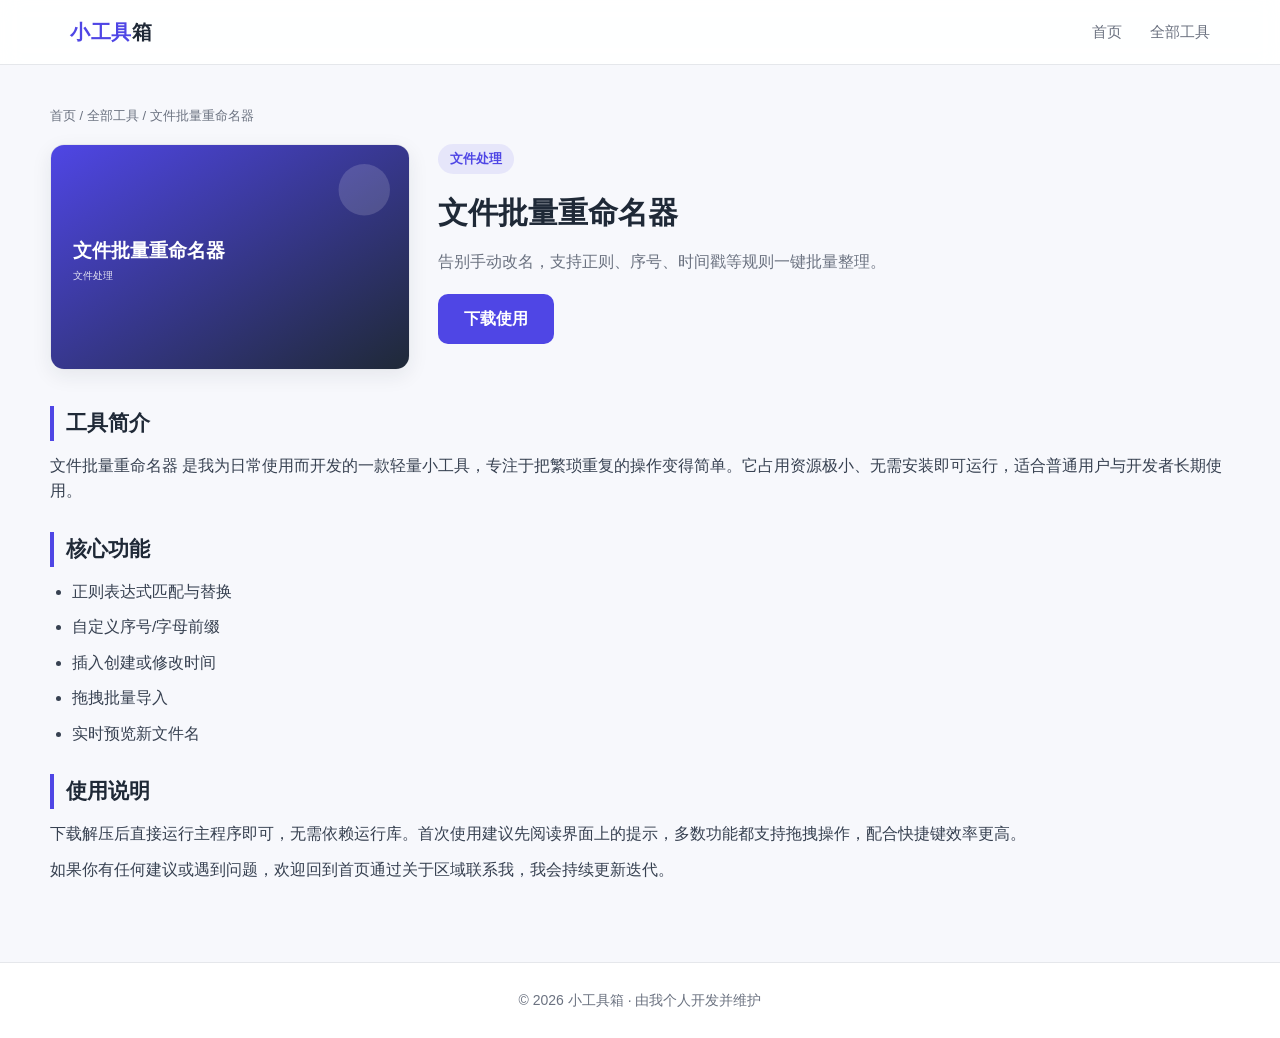
==== pages/tool-1.html @ ba949943 "Add files via upload" ====
<!DOCTYPE html>
<html lang="zh-CN">
<head>
  <meta charset="UTF-8" />
  <meta name="viewport" content="width=device-width, initial-scale=1.0" />
  <title>文件批量重命名器 · 小工具箱</title>
  <link rel="stylesheet" href="../css/style.css" />
</head>
<body>

  <!-- ===== 顶部导航（所有页面同步） ===== -->
  <header class="site-header">
    <nav class="nav">
      <a href="../index.html" class="logo">小工具<span>箱</span></a>
      <ul>
        <li><a href="../index.html">首页</a></li>
        <li><a href="../index.html#tools">全部工具</a></li>
        
      </ul>
    </nav>
  </header>

  <!-- ===== 文章 ===== -->
  <main class="article container">
    <div class="breadcrumb">
      <a href="../index.html">首页</a> / <a href="../index.html#tools">全部工具</a> / 文件批量重命名器
    </div>

    <div class="article-head">
      <img class="cover" src="tool-1.svg" alt="文件批量重命名器" />
      <div class="meta">
        <span class="tag">文件处理</span>
        <h1>文件批量重命名器</h1>
        <p class="lead">告别手动改名，支持正则、序号、时间戳等规则一键批量整理。</p>
        <a class="btn-download" href="#">下载使用</a>
      </div>
    </div>

    <div class="article-body">
      <h2>工具简介</h2>
      <p>文件批量重命名器 是我为日常使用而开发的一款轻量小工具，专注于把繁琐重复的操作变得简单。它占用资源极小、无需安装即可运行，适合普通用户与开发者长期使用。</p>

      <h2>核心功能</h2>
      <ul>
    <li>正则表达式匹配与替换</li>
    <li>自定义序号/字母前缀</li>
    <li>插入创建或修改时间</li>
    <li>拖拽批量导入</li>
    <li>实时预览新文件名</li>
      </ul>

      <h2>使用说明</h2>
      <p>下载解压后直接运行主程序即可，无需依赖运行库。首次使用建议先阅读界面上的提示，多数功能都支持拖拽操作，配合快捷键效率更高。</p>
      <p>如果你有任何建议或遇到问题，欢迎回到首页通过关于区域联系我，我会持续更新迭代。</p>
    </div>
  </main>

  <!-- ===== 页脚 ===== -->
  <footer class="site-footer">
    © 2026 小工具箱 · 由我个人开发并维护
  </footer>

  <script src="js/main.js"></script>
</body>
</html>
---- css/style.css ----
/* ===== 基础重置 ===== */
* {
  margin: 0;
  padding: 0;
  box-sizing: border-box;
}

:root {
  --brand: #4f46e5;
  --brand-dark: #4338ca;
  --bg: #f7f8fc;
  --card-bg: #ffffff;
  --text: #1f2937;
  --text-soft: #6b7280;
  --border: #e5e7eb;
  --radius: 14px;
  --shadow: 0 6px 20px rgba(31, 41, 55, 0.08);
  --shadow-hover: 0 14px 34px rgba(79, 70, 229, 0.18);
  --maxw: 1180px;
}

html {
  scroll-behavior: smooth;
}

body {
  font-family: -apple-system, BlinkMacSystemFont, "Segoe UI", "PingFang SC",
    "Microsoft YaHei", "Helvetica Neue", Arial, sans-serif;
  background: var(--bg);
  color: var(--text);
  line-height: 1.65;
  -webkit-font-smoothing: antialiased;
}

a {
  color: inherit;
  text-decoration: none;
}

img {
  max-width: 100%;
  display: block;
}

/* ===== 顶部导航（所有页面同步） ===== */
.site-header {
  position: sticky;
  top: 0;
  z-index: 100;
  background: rgba(255, 255, 255, 0.9);
  backdrop-filter: saturate(180%) blur(10px);
  border-bottom: 1px solid var(--border);
}

.nav {
  max-width: var(--maxw);
  margin: 0 auto;
  height: 64px;
  padding: 0 20px;
  display: flex;
  align-items: center;
  justify-content: space-between;
}

.nav .logo {
  font-size: 20px;
  font-weight: 800;
  color: var(--brand);
  letter-spacing: 0.5px;
}

.nav .logo span {
  color: var(--text);
}

.nav ul {
  list-style: none;
  display: flex;
  gap: 28px;
}

.nav ul a {
  font-size: 15px;
  font-weight: 500;
  color: var(--text-soft);
  padding: 6px 0;
  position: relative;
  transition: color 0.2s;
}

.nav ul a:hover,
.nav ul a.active {
  color: var(--brand);
}

.nav ul a.active::after {
  content: "";
  position: absolute;
  left: 0;
  right: 0;
  bottom: -2px;
  height: 3px;
  border-radius: 3px;
  background: var(--brand);
}

/* ===== 通用容器 ===== */
.container {
  max-width: var(--maxw);
  margin: 0 auto;
  padding: 0 20px;
}

/* ===== 首页：工具卡片网格 ===== */
.tools-section {
  padding: 30px 0 70px;
}

.section-title {
  font-size: 24px;
  margin-bottom: 24px;
  text-align: center;
}

/* 首页分段大标题 */
.subsection {
  margin-bottom: 52px;
}

.subsection:last-child {
  margin-bottom: 0;
}

.cat-title {
  font-size: 27px;
  font-weight: 800;
  margin-bottom: 22px;
  padding-left: 14px;
  border-left: 5px solid var(--brand);
  color: var(--text);
}

@media (max-width: 600px) {
  .cat-title {
    font-size: 22px;
  }
}

/* 展示更多按钮（每段超过 3 个时自动出现） */
.show-more {
  display: block;
  margin: 20px auto 0;
  padding: 10px 30px;
  font-size: 14px;
  font-weight: 600;
  color: var(--brand);
  background: #fff;
  border: 1px solid var(--brand);
  border-radius: 999px;
  cursor: pointer;
  transition: background 0.2s, color 0.2s;
}

.show-more:hover {
  background: var(--brand);
  color: #fff;
}

.card.is-hidden {
  display: none;
}

/* ===== 夜间模式开关 ===== */
#theme-toggle {
  width: 36px;
  height: 36px;
  border-radius: 50%;
  border: 1px solid var(--border);
  background: transparent;
  color: var(--text);
  cursor: pointer;
  font-size: 16px;
  line-height: 1;
  display: inline-flex;
  align-items: center;
  justify-content: center;
  transition: background 0.2s, transform 0.2s;
}

#theme-toggle:hover {
  background: rgba(127, 127, 127, 0.15);
  transform: scale(1.06);
}

/* ===== 回到顶部按钮 ===== */
#back-top {
  position: fixed;
  right: 24px;
  bottom: 24px;
  width: 44px;
  height: 44px;
  border: none;
  border-radius: 50%;
  background: var(--brand);
  color: #fff;
  font-size: 20px;
  cursor: pointer;
  box-shadow: var(--shadow);
  opacity: 0;
  visibility: hidden;
  transform: translateY(10px);
  transition: opacity 0.25s, transform 0.25s, visibility 0.25s, background 0.2s;
  z-index: 200;
}

#back-top.show {
  opacity: 1;
  visibility: visible;
  transform: translateY(0);
}

#back-top:hover {
  background: var(--brand-dark);
}

/* ===== 夜间模式主题变量 ===== */
html.dark {
  --bg: #0f1115;
  --card-bg: #1a1d24;
  --text: #e5e7eb;
  --text-soft: #9aa3b2;
  --border: #2a2f3a;
  --shadow: 0 6px 20px rgba(0, 0, 0, 0.45);
  --shadow-hover: 0 14px 34px rgba(0, 0, 0, 0.6);
}

html.dark .site-header {
  background: rgba(15, 17, 21, 0.9);
  border-bottom-color: var(--border);
}

html.dark .site-footer {
  background: #15181e;
  border-top-color: var(--border);
}

html.dark .card {
  border-color: var(--border);
}

.grid {
  display: grid;
  grid-template-columns: repeat(3, 1fr);
  gap: 26px;
}

.card {
  background: var(--card-bg);
  border: 1px solid var(--border);
  border-radius: var(--radius);
  overflow: hidden;
  box-shadow: var(--shadow);
  transition: transform 0.22s ease, box-shadow 0.22s ease;
  display: flex;
  flex-direction: column;
}

.card:hover {
  transform: translateY(-6px);
  box-shadow: var(--shadow-hover);
}

.card .thumb {
  aspect-ratio: 16 / 10;
  width: 100%;
  object-fit: cover;
  background: #eef0f6;
}

.card .body {
  padding: 18px 18px 22px;
  flex: 1;
  display: flex;
  flex-direction: column;
}

.card .body h3 {
  font-size: 18px;
  margin-bottom: 8px;
}

.card .body p {
  font-size: 14px;
  color: var(--text-soft);
  flex: 1;
}

.card .more {
  margin-top: 14px;
  align-self: flex-start;
  font-size: 14px;
  font-weight: 600;
  color: var(--brand);
  display: inline-flex;
  align-items: center;
  gap: 4px;
}

.card .more::after {
  content: "→";
  transition: transform 0.2s;
}

.card:hover .more::after {
  transform: translateX(4px);
}

/* ===== 二级页：文章 ===== */
.article {
  padding: 40px 0 70px;
}

.breadcrumb {
  font-size: 13px;
  color: var(--text-soft);
  margin-bottom: 18px;
}

.breadcrumb a:hover {
  color: var(--brand);
}

.article-head {
  display: flex;
  gap: 28px;
  align-items: flex-start;
  flex-wrap: wrap;
}

.article-head .cover {
  width: 360px;
  max-width: 100%;
  border-radius: var(--radius);
  border: 1px solid var(--border);
  box-shadow: var(--shadow);
}

.article-head .meta {
  flex: 1;
  min-width: 260px;
}

.article-head h1 {
  font-size: 30px;
  margin-bottom: 12px;
}

.article-head .tag {
  display: inline-block;
  font-size: 13px;
  font-weight: 600;
  color: var(--brand);
  background: rgba(79, 70, 229, 0.1);
  padding: 4px 12px;
  border-radius: 999px;
  margin-bottom: 14px;
}

.article-head .lead {
  color: var(--text-soft);
  font-size: 16px;
}

.article-body {
  margin-top: 36px;
}

.article-body h2 {
  font-size: 21px;
  margin: 28px 0 12px;
  padding-left: 12px;
  border-left: 4px solid var(--brand);
}

.article-body p,
.article-body li {
  font-size: 15.5px;
  color: #374151;
  margin-bottom: 10px;
}

.article-body ul {
  padding-left: 22px;
}

.btn-download {
  display: inline-block;
  margin-top: 18px;
  background: var(--brand);
  color: #fff;
  font-weight: 600;
  padding: 12px 26px;
  border-radius: 10px;
  transition: background 0.2s, transform 0.2s;
}

.btn-download:hover {
  background: var(--brand-dark);
  transform: translateY(-2px);
}

/* ===== 页脚 ===== */
.site-footer {
  border-top: 1px solid var(--border);
  background: #fff;
  padding: 26px 0;
  text-align: center;
  color: var(--text-soft);
  font-size: 14px;
}

/* ===== 响应式 ===== */
@media (max-width: 900px) {
  .grid {
    grid-template-columns: repeat(2, 1fr);
  }
}

@media (max-width: 600px) {
  .hero h1 {
    font-size: 30px;
  }
  .grid {
    grid-template-columns: 1fr;
  }
  .nav ul {
    gap: 16px;
  }
  .nav .logo {
    font-size: 17px;
  }
}
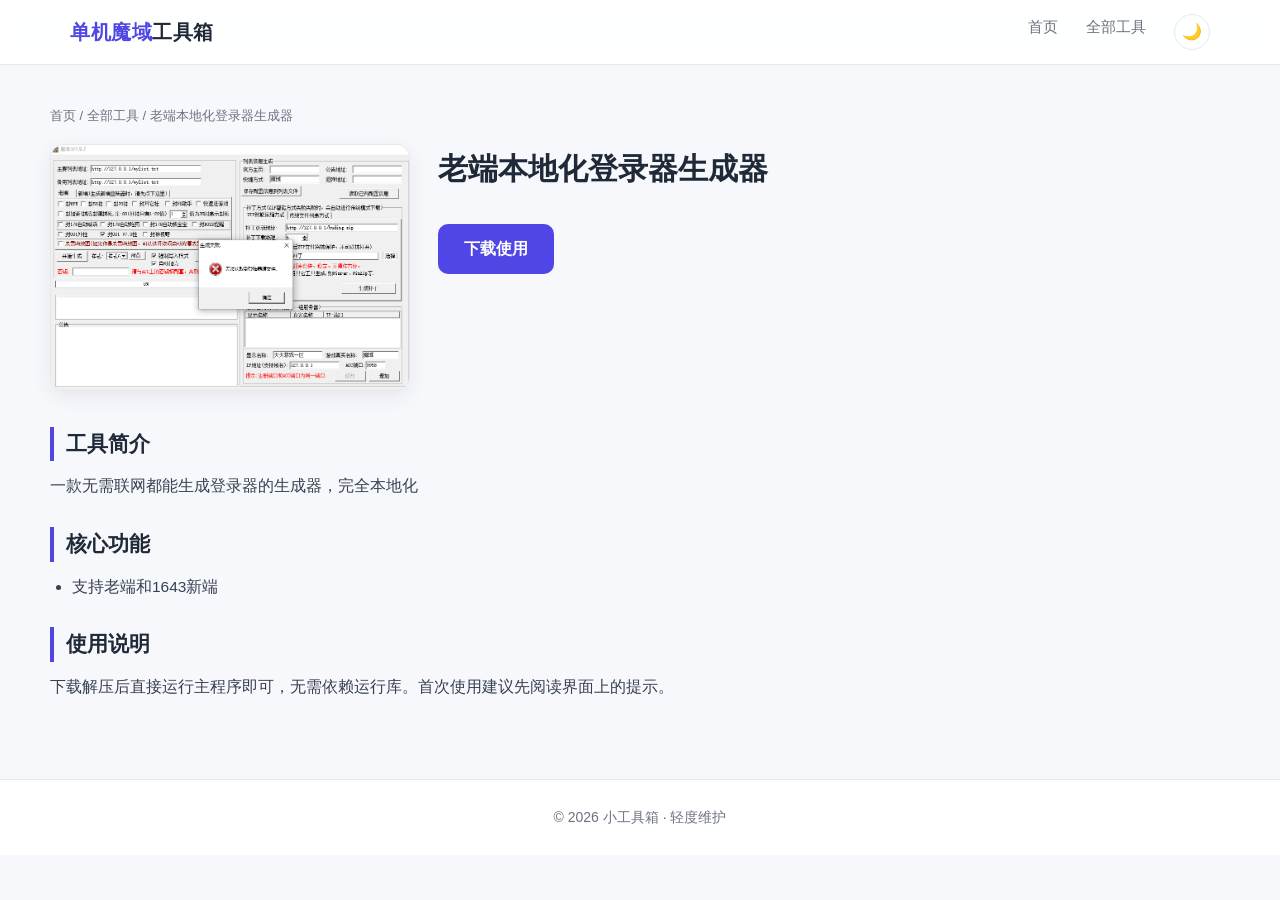
==== commit f69a6dd5: "Add files via upload" ====
--- a/pages/tool-1.html
+++ b/pages/tool-1.html
@@ -3,15 +3,16 @@
 <head>
   <meta charset="UTF-8" />
   <meta name="viewport" content="width=device-width, initial-scale=1.0" />
-  <title>文件批量重命名器 · 小工具箱</title>
+  <title>老端本地化登录器生成器 · 单机魔域工具箱</title>
   <link rel="stylesheet" href="../css/style.css" />
+  <link rel="icon" type="image/x-icon" href="../images/favicon.ico" />
 </head>
 <body>
 
   <!-- ===== 顶部导航（所有页面同步） ===== -->
   <header class="site-header">
     <nav class="nav">
-      <a href="../index.html" class="logo">小工具<span>箱</span></a>
+      <a href="../index.html" class="logo">单机魔域<span>工具箱</span></a>
       <ul>
         <li><a href="../index.html">首页</a></li>
         <li><a href="../index.html#tools">全部工具</a></li>
@@ -23,43 +24,39 @@
   <!-- ===== 文章 ===== -->
   <main class="article container">
     <div class="breadcrumb">
-      <a href="../index.html">首页</a> / <a href="../index.html#tools">全部工具</a> / 文件批量重命名器
+      <a href="../index.html">首页</a> / <a href="../index.html#tools">全部工具</a> / 老端本地化登录器生成器
     </div>
 
     <div class="article-head">
-      <img class="cover" src="tool-1.svg" alt="文件批量重命名器" />
+      <img class="cover" src="../images/tool-1.png" alt="老端本地化登录器生成器" />
       <div class="meta">
-        <span class="tag">文件处理</span>
-        <h1>文件批量重命名器</h1>
-        <p class="lead">告别手动改名，支持正则、序号、时间戳等规则一键批量整理。</p>
-        <a class="btn-download" href="#">下载使用</a>
+        <h1>老端本地化登录器生成器</h1>
+        
+		<a class="btn-download" href="https://wwawq.lanzoue.com/iq0MT482iw6b">下载使用</a>
+
+
       </div>
     </div>
 
     <div class="article-body">
       <h2>工具简介</h2>
-      <p>文件批量重命名器 是我为日常使用而开发的一款轻量小工具，专注于把繁琐重复的操作变得简单。它占用资源极小、无需安装即可运行，适合普通用户与开发者长期使用。</p>
+      <p>一款无需联网都能生成登录器的生成器，完全本地化</p>
 
       <h2>核心功能</h2>
       <ul>
-    <li>正则表达式匹配与替换</li>
-    <li>自定义序号/字母前缀</li>
-    <li>插入创建或修改时间</li>
-    <li>拖拽批量导入</li>
-    <li>实时预览新文件名</li>
+    <li>支持老端和1643新端</li>
       </ul>
 
       <h2>使用说明</h2>
-      <p>下载解压后直接运行主程序即可，无需依赖运行库。首次使用建议先阅读界面上的提示，多数功能都支持拖拽操作，配合快捷键效率更高。</p>
-      <p>如果你有任何建议或遇到问题，欢迎回到首页通过关于区域联系我，我会持续更新迭代。</p>
+      <p>下载解压后直接运行主程序即可，无需依赖运行库。首次使用建议先阅读界面上的提示。</p>
     </div>
   </main>
 
   <!-- ===== 页脚 ===== -->
   <footer class="site-footer">
-    © 2026 小工具箱 · 由我个人开发并维护
+    © 2026 小工具箱 · 轻度维护
   </footer>
 
-  <script src="js/main.js"></script>
+  <script src="../js/main.js"></script>
 </body>
 </html>
--- a/css/style.css
+++ b/css/style.css
@@ -286,17 +286,11 @@
 
 .card .body h3 {
   font-size: 18px;
-  margin-bottom: 8px;
-}
-
-.card .body p {
-  font-size: 14px;
-  color: var(--text-soft);
-  flex: 1;
+  margin-bottom: 0;
 }
 
 .card .more {
-  margin-top: 14px;
+  margin-top: 0;
   align-self: flex-start;
   font-size: 14px;
   font-weight: 600;
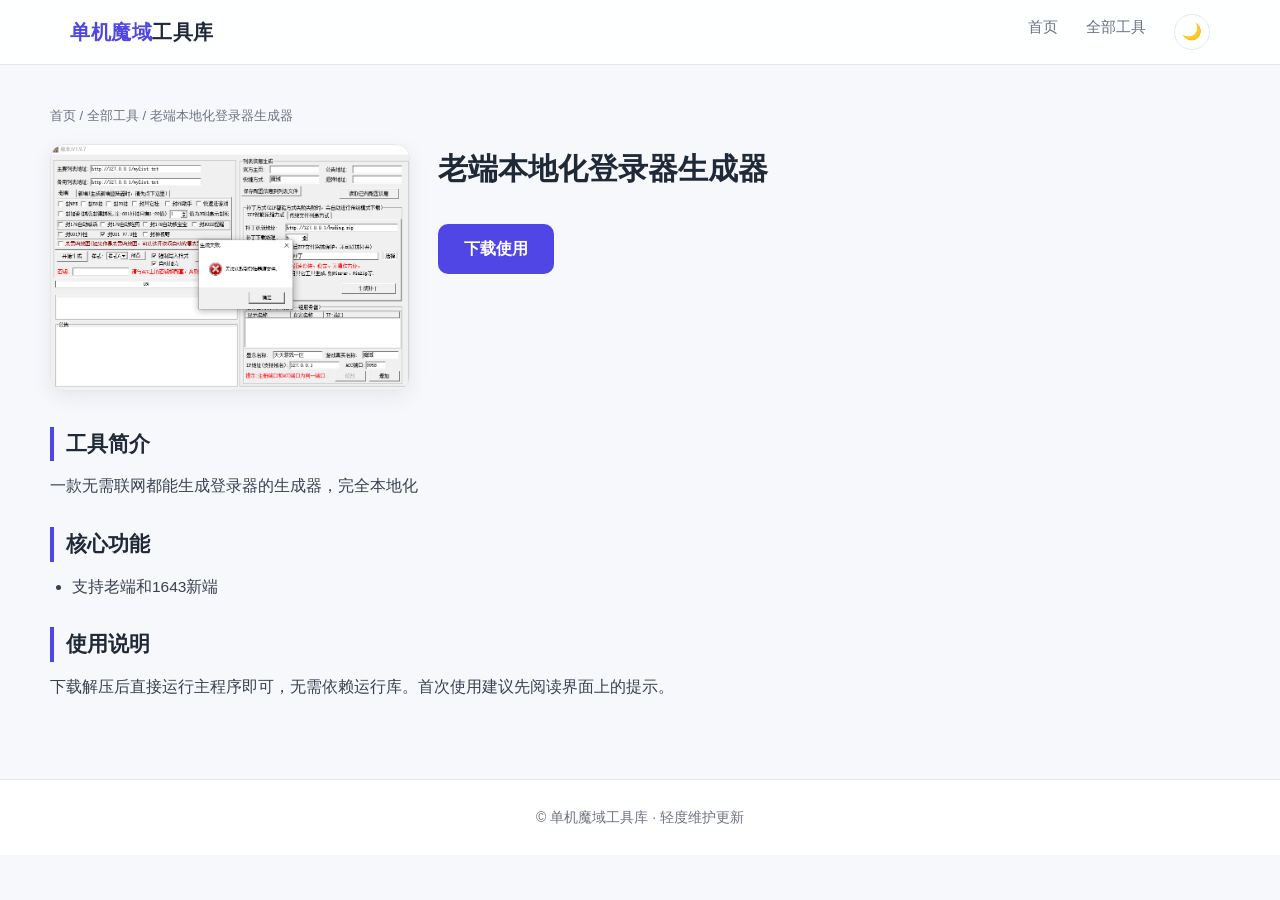
==== commit cb9b5269: "Add files via upload" ====
--- a/pages/tool-1.html
+++ b/pages/tool-1.html
@@ -3,16 +3,17 @@
 <head>
   <meta charset="UTF-8" />
   <meta name="viewport" content="width=device-width, initial-scale=1.0" />
-  <title>老端本地化登录器生成器 · 单机魔域工具箱</title>
+  <title>老端本地化登录器生成器 | 单机魔域工具库</title>
   <link rel="stylesheet" href="../css/style.css" />
   <link rel="icon" type="image/x-icon" href="../images/favicon.ico" />
+  <meta name="keywords" content="魔域单机版,单机魔域修改工具,单机魔域GM工具,魔域技术,魔域维护工具,单机魔域一键工具" />
 </head>
 <body>
 
   <!-- ===== 顶部导航（所有页面同步） ===== -->
   <header class="site-header">
     <nav class="nav">
-      <a href="../index.html" class="logo">单机魔域<span>工具箱</span></a>
+      <a href="../index.html" class="logo">单机魔域<span>工具库</span></a>
       <ul>
         <li><a href="../index.html">首页</a></li>
         <li><a href="../index.html#tools">全部工具</a></li>
@@ -54,7 +55,7 @@
 
   <!-- ===== 页脚 ===== -->
   <footer class="site-footer">
-    © 2026 小工具箱 · 轻度维护
+    © 单机魔域工具库 · 轻度维护更新
   </footer>
 
   <script src="../js/main.js"></script>
